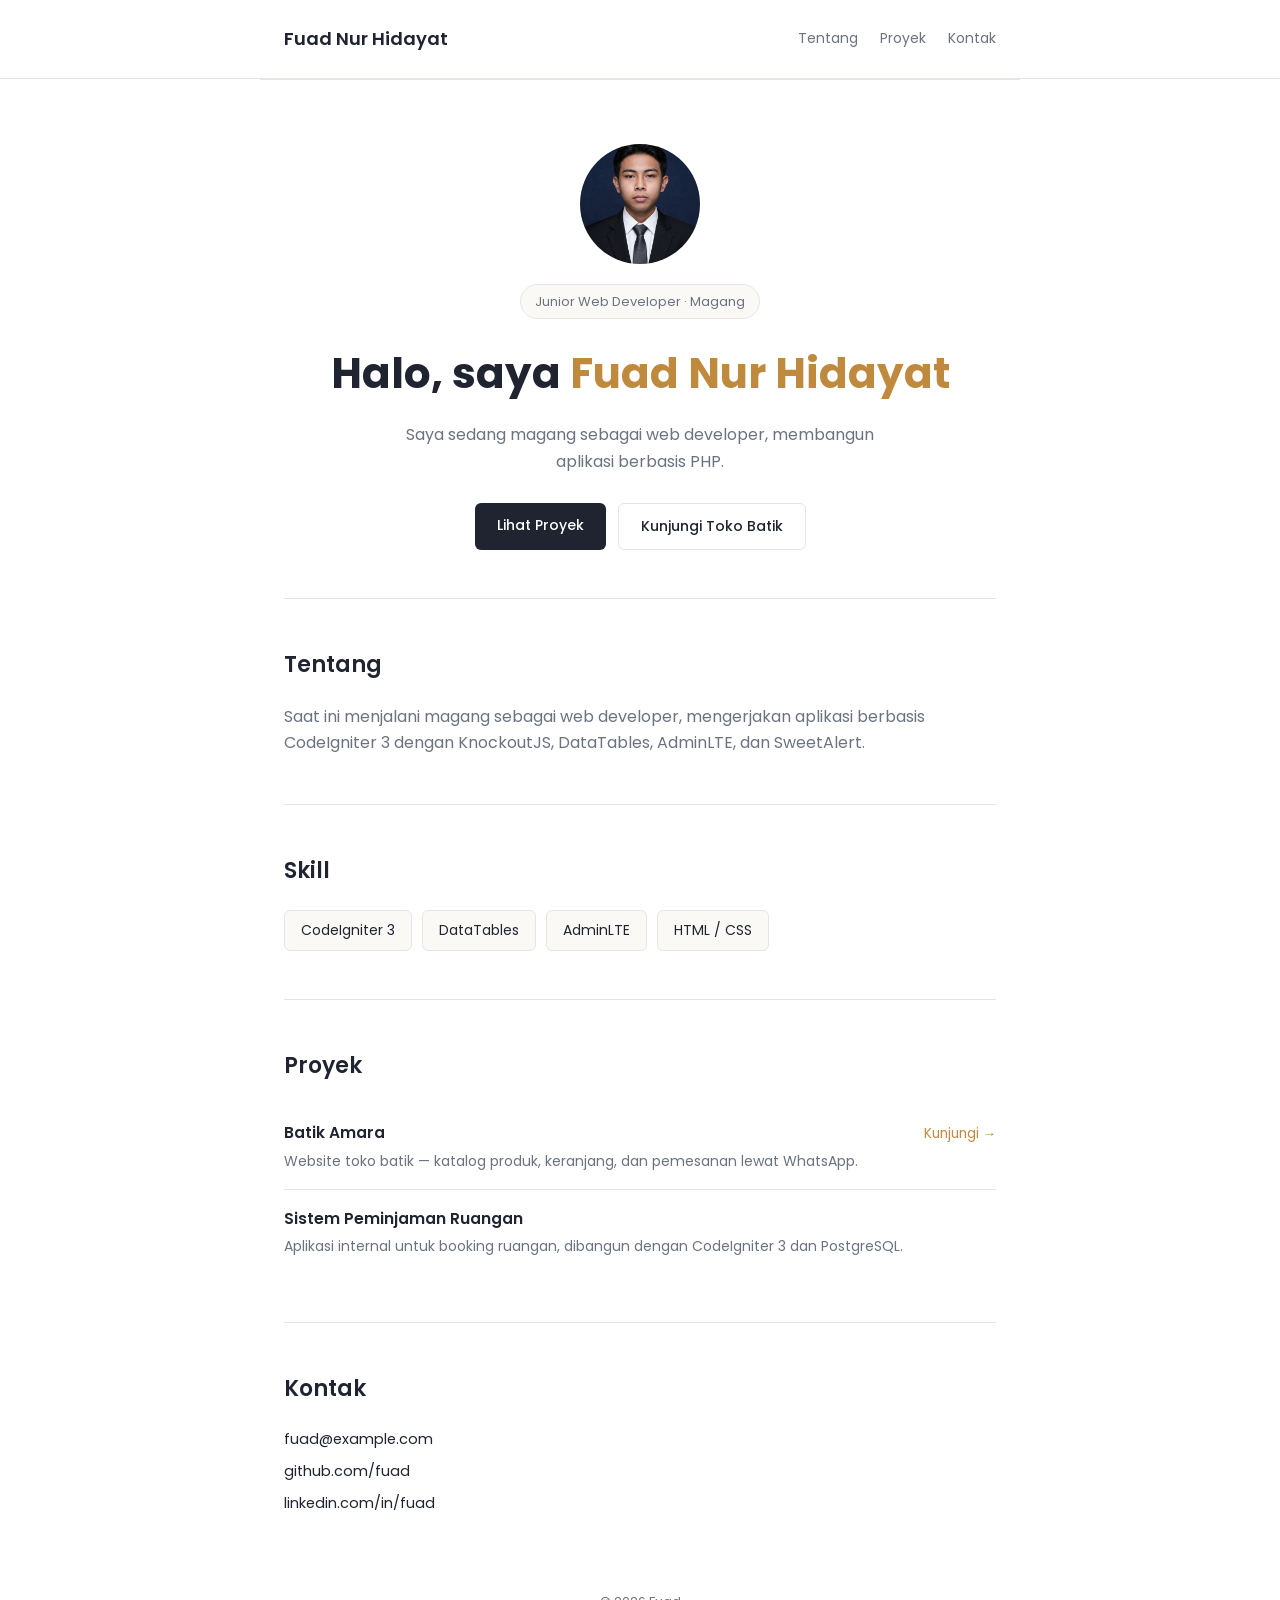
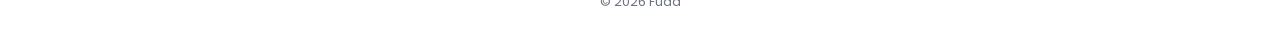
==== index.html @ 0f912448 "index.html" ====
<!DOCTYPE html>
<html lang="id">
<head>
<meta charset="UTF-8">
<meta name="viewport" content="width=device-width, initial-scale=1.0">
<title>Fuad — Junior Web Developer</title>
<link rel="preconnect" href="https://fonts.googleapis.com">
<link rel="preconnect" href="https://fonts.gstatic.com" crossorigin>
<link href="https://fonts.googleapis.com/css2?family=Poppins:wght@400;500;600;700&display=swap" rel="stylesheet">
<link rel="stylesheet" href="css/style.css">
</head>
<body>

<header>
  <div class="wrap">
    <div class="logo">Fuad Nur Hidayat</div>
    <ul class="navlinks">
      <li><a href="#tentang">Tentang</a></li>
      <li><a href="#proyek">Proyek</a></li>
      <li><a href="#kontak">Kontak</a></li>
    </ul>
  </div>
</header>

<section class="hero wrap">
  <img src="image/Fuad.png" alt="Foto Fuad" style="width:120px;height:120px;border-radius:50%;object-fit:cover;display:block;margin:0 auto 20px;">
  <div class="badge">Junior Web Developer · Magang</div>
  <h1>Halo, saya <span>Fuad Nur Hidayat</span></h1>
  <p>Saya sedang magang sebagai web developer, membangun aplikasi berbasis PHP.</p>
  <div class="cta-row">
    <a href="#proyek" class="btn btn-primary">Lihat Proyek</a>
    <a href="http://localhost/toko-batik-serkom/index.php" class="btn btn-ghost">Kunjungi Toko Batik</a>
  </div>
</section>

<div class="wrap">
  <section id="tentang">
    <h2>Tentang</h2>
    <div class="about">
      <p>Saat ini menjalani magang sebagai web developer, mengerjakan aplikasi berbasis CodeIgniter 3 dengan KnockoutJS, DataTables, AdminLTE, dan SweetAlert.</p>
    </div>
  </section>

  <section id="skill">
    <h2>Skill</h2>
    <div class="skills">
      <span class="skill">CodeIgniter 3</span>
      <span class="skill">DataTables</span>
      <span class="skill">AdminLTE</span>
      <span class="skill">HTML / CSS </span>
    </div>
  </section>

  <section id="proyek">
    <h2>Proyek</h2>
    <div class="project">
      <div>
        <div class="project-name">Batik Amara</div>
        <div class="project-desc">Website toko batik — katalog produk, keranjang, dan pemesanan lewat WhatsApp.</div>
      </div>
      <a href="../batik-ci/" class="project-link">Kunjungi →</a>
    </div>
    <div class="project">
      <div>
        <div class="project-name">Sistem Peminjaman Ruangan</div>
        <div class="project-desc">Aplikasi internal untuk booking ruangan, dibangun dengan CodeIgniter 3 dan PostgreSQL.</div>
      </div>
    </div>
  </section>

  <section id="kontak">
    <h2>Kontak</h2>
    <div class="contact-list">
      <a href="mailto:fuad@example.com">fuad@example.com</a>
      <a href="https://github.com/fuadnurhidayat121-creator">github.com/fuad</a>
      <a href="https://www.linkedin.com/in/fuad-nur-hidayat-643ba9424">linkedin.com/in/fuad</a>
    </div>
  </section>
</div>

<footer>© 2026 Fuad</footer>

</body>
</html>
---- css/style.css ----
:root{
  --bg:#ffffff;
  --ink:#1f2430;
  --muted:#6b7280;
  --accent:#c08a3e;
  --line:#e7e5e0;
  --card:#faf9f6;
}
*{box-sizing:border-box;margin:0;padding:0;}
body{
  font-family:'Poppins',sans-serif;
  color:var(--ink);
  background:var(--bg);
  line-height:1.65;
}
a{color:inherit;}
.wrap{max-width:760px;margin:0 auto;padding:0 24px;}

/* header */
header{padding:24px 0;border-bottom:1px solid var(--line);}
header .wrap{display:flex;justify-content:space-between;align-items:center;}
.logo{font-weight:600;font-size:18px;}
.navlinks{display:flex;gap:22px;list-style:none;font-size:14px;}
.navlinks a{text-decoration:none;color:var(--muted);}
.navlinks a:hover{color:var(--ink);}

/* hero */
.hero{padding:64px 0 48px;text-align:center;}
.hero .badge{
  display:inline-block;background:var(--card);border:1px solid var(--line);
  padding:6px 14px;border-radius:20px;font-size:13px;color:var(--muted);margin-bottom:20px;
}
.hero h1{font-size:clamp(30px,5vw,42px);font-weight:700;margin-bottom:14px;}
.hero h1 span{color:var(--accent);}
.hero p{color:var(--muted);max-width:52ch;margin:0 auto 28px;font-size:16px;}
.cta-row{display:flex;gap:12px;justify-content:center;flex-wrap:wrap;}
.btn{
  display:inline-block;padding:11px 22px;border-radius:6px;font-size:14px;
  text-decoration:none;font-weight:500;
}
.btn-primary{background:var(--ink);color:#fff;}
.btn-ghost{border:1px solid var(--line);color:var(--ink);}

/* sections */
section{padding:48px 0;border-top:1px solid var(--line);}
h2{font-size:22px;font-weight:600;margin-bottom:20px;}

/* skills */
.skills{display:flex;flex-wrap:wrap;gap:10px;}
.skill{
  background:var(--card);border:1px solid var(--line);
  padding:8px 16px;border-radius:6px;font-size:14px;
}

/* about */
.about p{color:var(--muted);margin-bottom:12px;}
.about p:last-child{margin-bottom:0;}

/* projects */
.project{
  padding:16px 0;border-bottom:1px solid var(--line);
  display:flex;justify-content:space-between;gap:16px;align-items:baseline;
}
.project:last-child{border-bottom:none;}
.project-name{font-weight:600;font-size:15.5px;}
.project-desc{color:var(--muted);font-size:14px;margin-top:4px;}
.project-link{font-size:13.5px;color:var(--accent);text-decoration:none;white-space:nowrap;}

/* contact */
.contact-list{display:flex;flex-direction:column;gap:8px;font-size:14.5px;}
.contact-list a{text-decoration:none;color:var(--ink);}
.contact-list a:hover{color:var(--accent);}

footer{padding:28px 0;text-align:center;color:var(--muted);font-size:13px;}

@media(max-width:600px){
  .navlinks{display:none;}
  .project{flex-direction:column;}
}
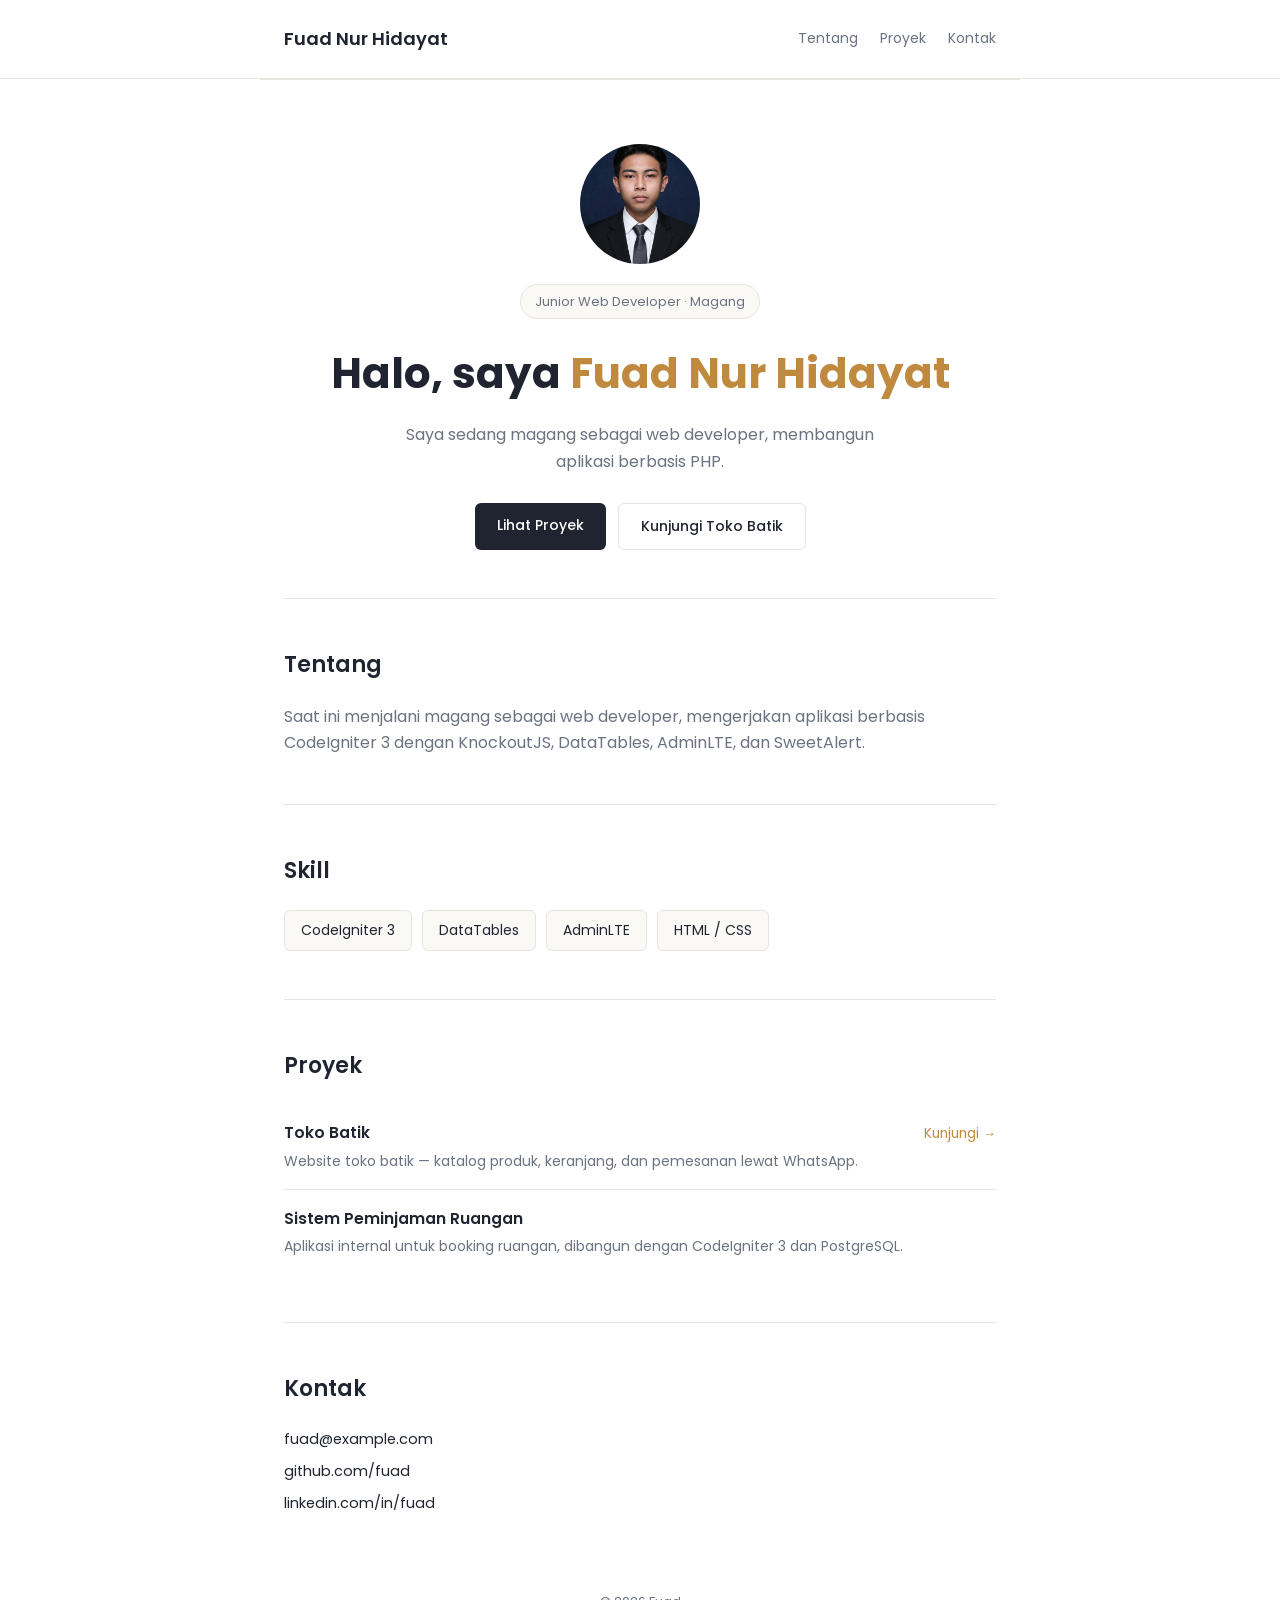
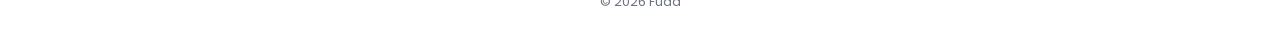
==== commit 9cd70d40: "index.html" ====
--- a/index.html
+++ b/index.html
@@ -55,7 +55,7 @@
     <h2>Proyek</h2>
     <div class="project">
       <div>
-        <div class="project-name">Batik Amara</div>
+        <div class="project-name">Toko Batik</div>
         <div class="project-desc">Website toko batik — katalog produk, keranjang, dan pemesanan lewat WhatsApp.</div>
       </div>
       <a href="../batik-ci/" class="project-link">Kunjungi →</a>
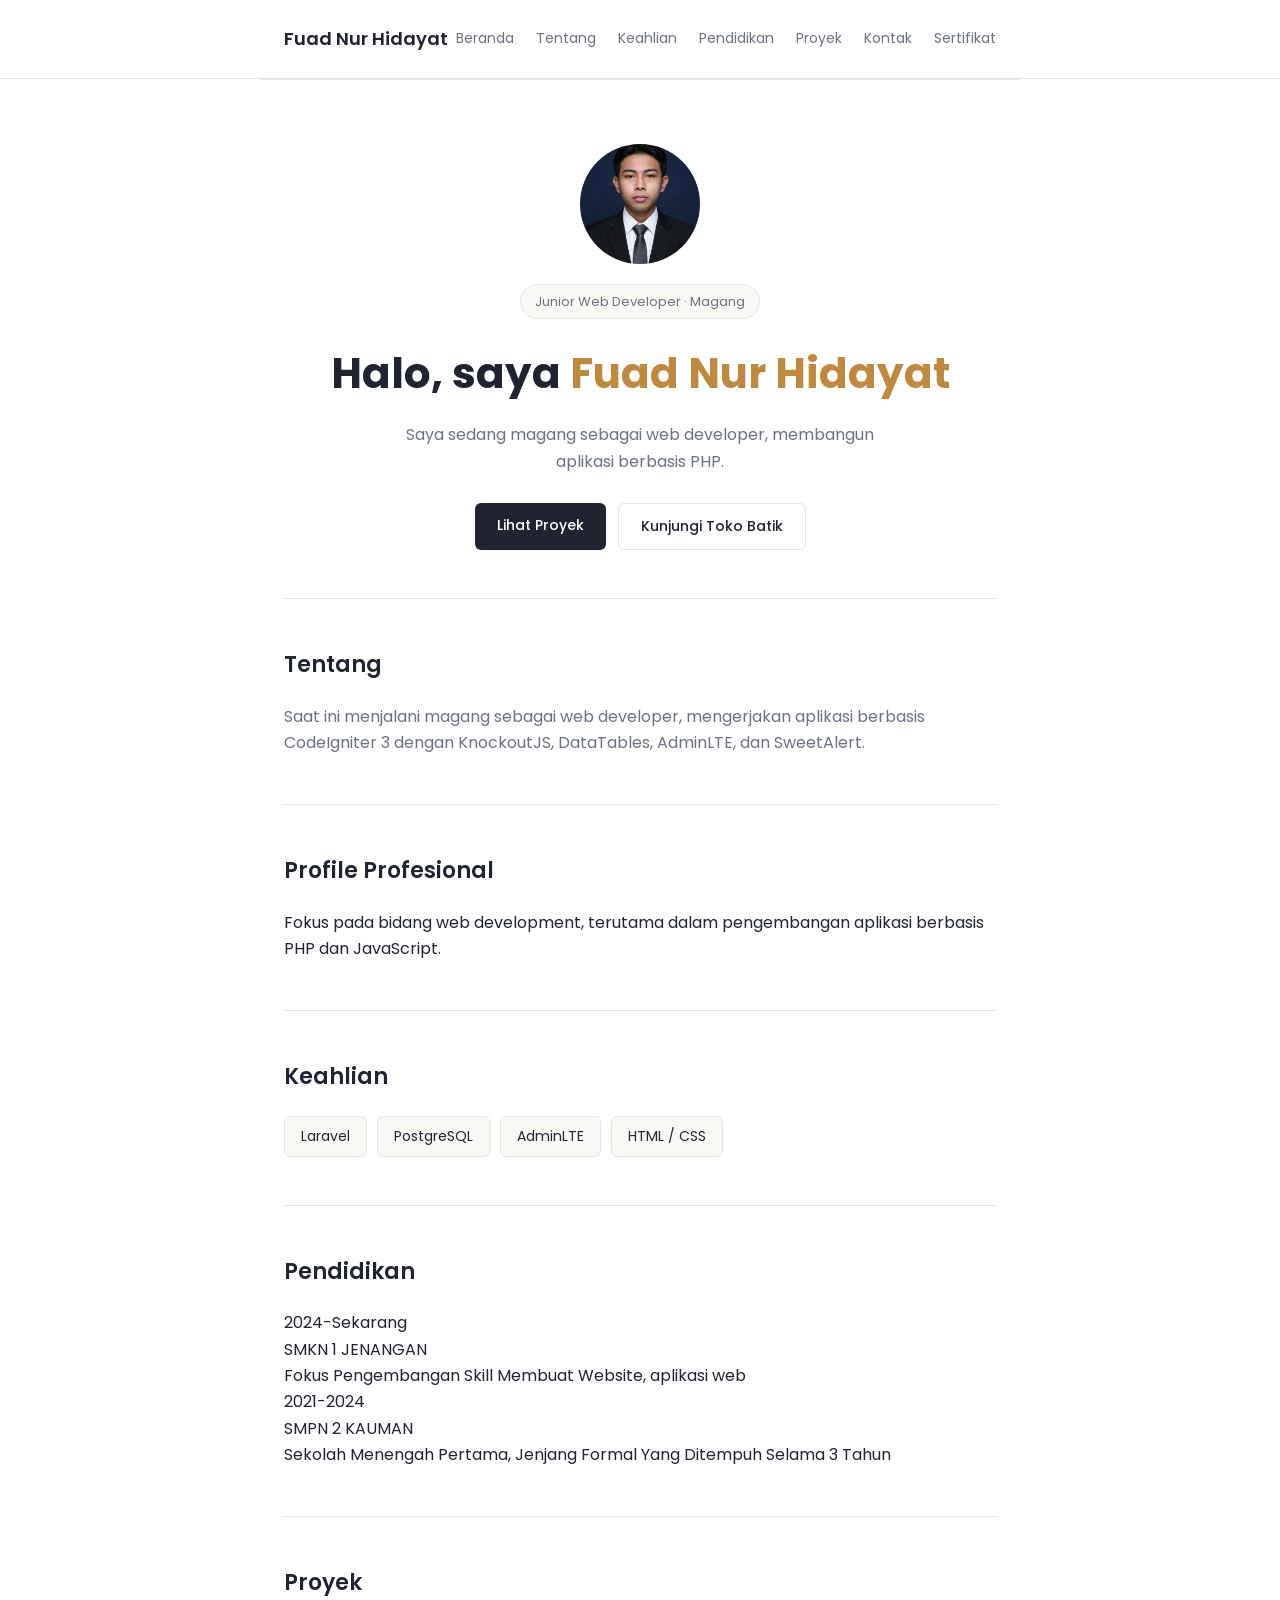
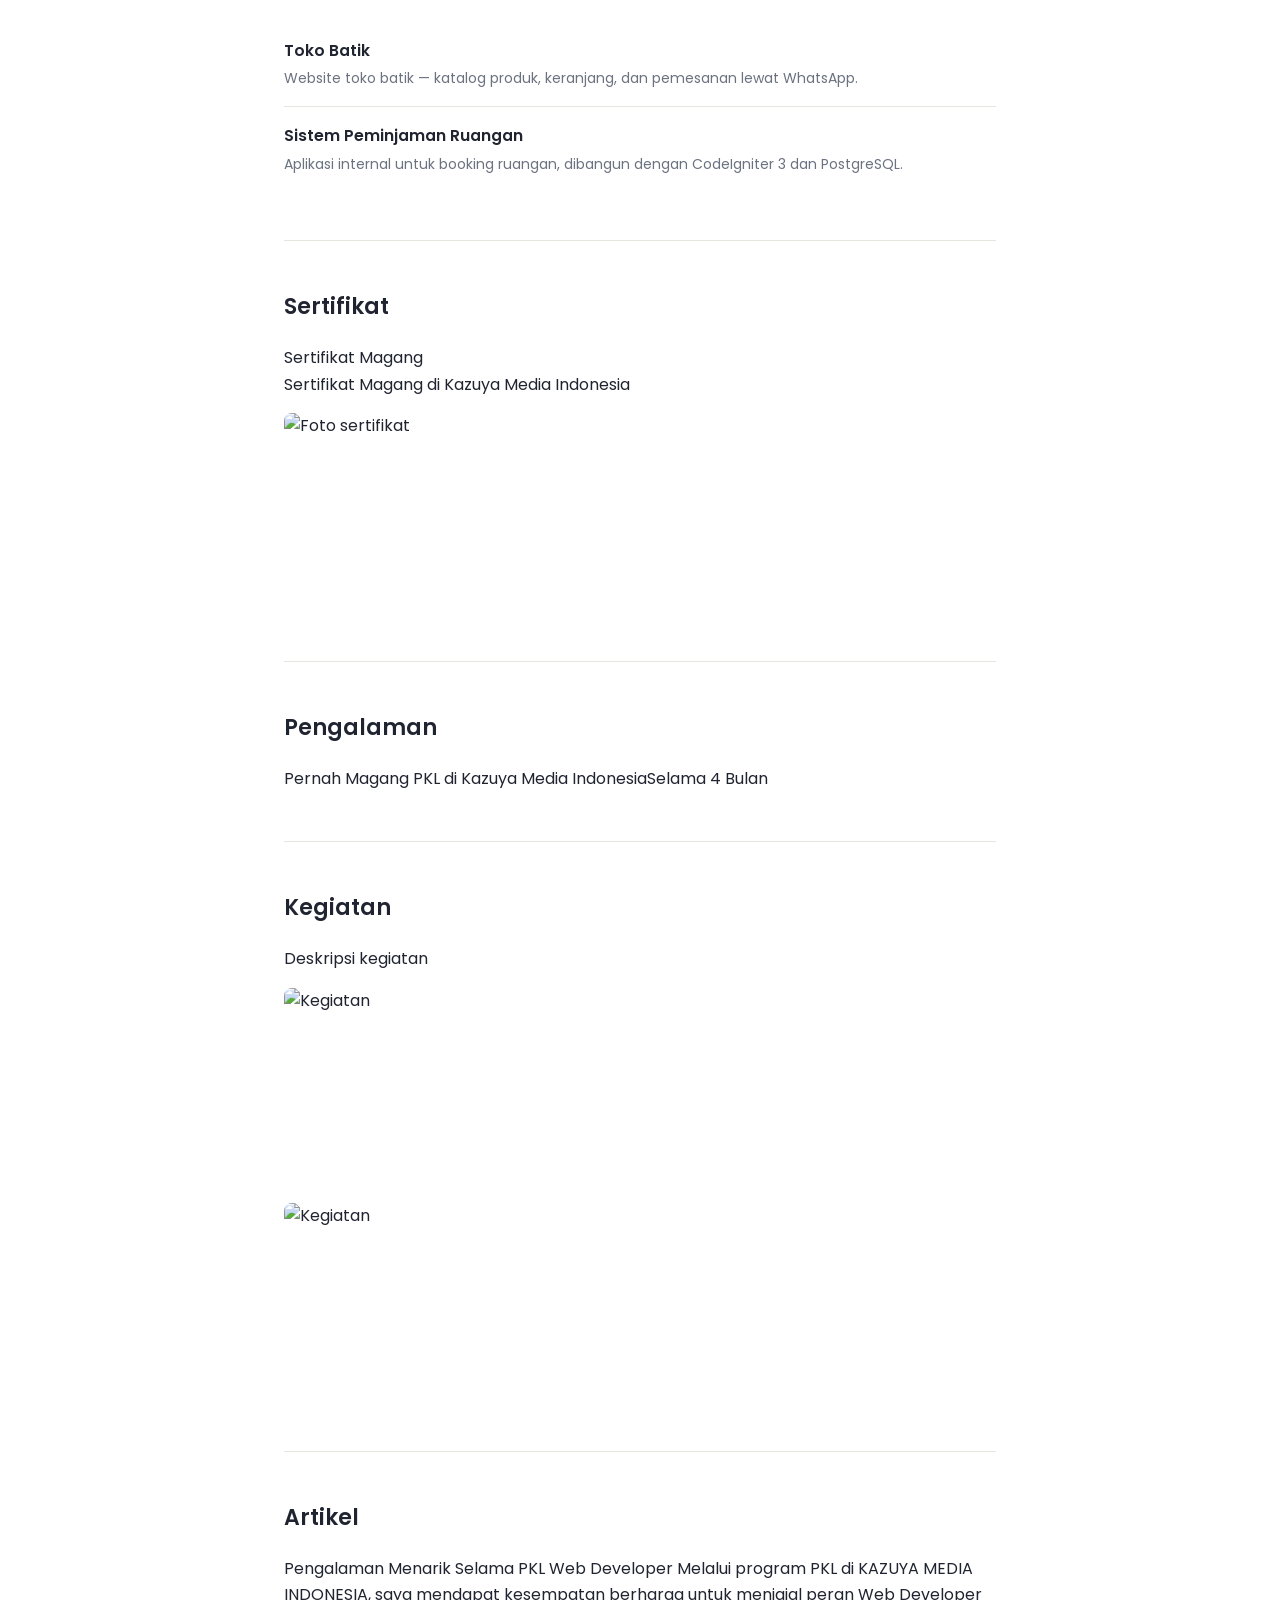
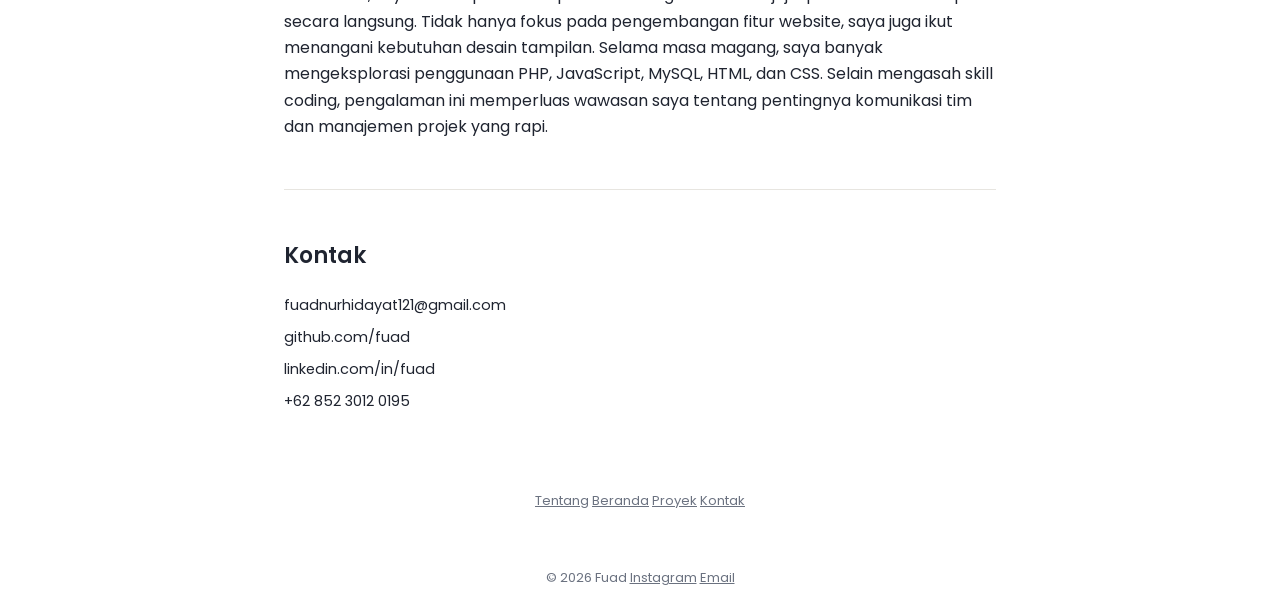
==== commit 3bc9f6ca: "Add files via upload" ====
--- a/index.html
+++ b/index.html
@@ -1,84 +1,158 @@
-<!DOCTYPE html>
-<html lang="id">
-<head>
-<meta charset="UTF-8">
-<meta name="viewport" content="width=device-width, initial-scale=1.0">
-<title>Fuad — Junior Web Developer</title>
-<link rel="preconnect" href="https://fonts.googleapis.com">
-<link rel="preconnect" href="https://fonts.gstatic.com" crossorigin>
-<link href="https://fonts.googleapis.com/css2?family=Poppins:wght@400;500;600;700&display=swap" rel="stylesheet">
-<link rel="stylesheet" href="css/style.css">
-</head>
-<body>
-
-<header>
-  <div class="wrap">
-    <div class="logo">Fuad Nur Hidayat</div>
-    <ul class="navlinks">
-      <li><a href="#tentang">Tentang</a></li>
-      <li><a href="#proyek">Proyek</a></li>
-      <li><a href="#kontak">Kontak</a></li>
-    </ul>
-  </div>
-</header>
-
-<section class="hero wrap">
-  <img src="image/Fuad.png" alt="Foto Fuad" style="width:120px;height:120px;border-radius:50%;object-fit:cover;display:block;margin:0 auto 20px;">
-  <div class="badge">Junior Web Developer · Magang</div>
-  <h1>Halo, saya <span>Fuad Nur Hidayat</span></h1>
-  <p>Saya sedang magang sebagai web developer, membangun aplikasi berbasis PHP.</p>
-  <div class="cta-row">
-    <a href="#proyek" class="btn btn-primary">Lihat Proyek</a>
-    <a href="http://localhost/toko-batik-serkom/index.php" class="btn btn-ghost">Kunjungi Toko Batik</a>
-  </div>
-</section>
-
-<div class="wrap">
-  <section id="tentang">
-    <h2>Tentang</h2>
-    <div class="about">
-      <p>Saat ini menjalani magang sebagai web developer, mengerjakan aplikasi berbasis CodeIgniter 3 dengan KnockoutJS, DataTables, AdminLTE, dan SweetAlert.</p>
-    </div>
-  </section>
-
-  <section id="skill">
-    <h2>Skill</h2>
-    <div class="skills">
-      <span class="skill">CodeIgniter 3</span>
-      <span class="skill">DataTables</span>
-      <span class="skill">AdminLTE</span>
-      <span class="skill">HTML / CSS </span>
-    </div>
-  </section>
-
-  <section id="proyek">
-    <h2>Proyek</h2>
-    <div class="project">
-      <div>
-        <div class="project-name">Toko Batik</div>
-        <div class="project-desc">Website toko batik — katalog produk, keranjang, dan pemesanan lewat WhatsApp.</div>
-      </div>
-      <a href="../batik-ci/" class="project-link">Kunjungi →</a>
-    </div>
-    <div class="project">
-      <div>
-        <div class="project-name">Sistem Peminjaman Ruangan</div>
-        <div class="project-desc">Aplikasi internal untuk booking ruangan, dibangun dengan CodeIgniter 3 dan PostgreSQL.</div>
-      </div>
-    </div>
-  </section>
-
-  <section id="kontak">
-    <h2>Kontak</h2>
-    <div class="contact-list">
-      <a href="mailto:fuad@example.com">fuad@example.com</a>
-      <a href="https://github.com/fuadnurhidayat121-creator">github.com/fuad</a>
-      <a href="https://www.linkedin.com/in/fuad-nur-hidayat-643ba9424">linkedin.com/in/fuad</a>
-    </div>
-  </section>
-</div>
-
-<footer>© 2026 Fuad</footer>
-
-</body>
-</html>
+<!DOCTYPE html>
+<html lang="id">
+<head>
+<meta charset="UTF-8">
+<meta name="viewport" content="width=device-width, initial-scale=1.0">
+<title>Fuad — Junior Web Developer</title>
+<link rel="preconnect" href="https://fonts.googleapis.com">
+<link rel="preconnect" href="https://fonts.gstatic.com" crossorigin>
+<link href="https://fonts.googleapis.com/css2?family=Poppins:wght@400;500;600;700&display=swap" rel="stylesheet">
+<link rel="stylesheet" href="css/style.css">
+</head>
+<body>
+
+<header>
+  <div class="wrap">
+    <div class="logo">Fuad Nur Hidayat</div>
+    <ul class="navlinks">
+      <li><a href="#beranda">Beranda</a></li>
+      <li><a href="#tentang">Tentang</a></li>
+      <li><a href="#skill">Keahlian</a></li>
+      <li><a href="#pendidikan">Pendidikan</a></li>
+      <li><a href="#proyek">Proyek</a></li>
+      <li><a href="#kontak">Kontak</a></li>
+      <li><a href="#sertifikat">Sertifikat</a></li>
+    </ul>
+  </div>
+</header>
+
+<div id="beranda">  
+  <section class="hero wrap">
+    <img src="image/Fuad.png" alt="Foto Fuad" style="width:120px;height:120px;border-radius:50%;object-fit:cover;display:block;margin:0 auto 20px;">
+    <div class="badge">Junior Web Developer · Magang</div>
+    <h1>Halo, saya <span>Fuad Nur Hidayat</span></h1>
+    <p>Saya sedang magang sebagai web developer, membangun aplikasi berbasis PHP.</p>
+    <div class="cta-row">
+      <a href="#proyek" class="btn btn-primary">Lihat Proyek</a>
+      <a href="http://localhost/toko-batik-serkom/index.php" class="btn btn-ghost">Kunjungi Toko Batik</a>
+    </div>
+  </section>
+</div>
+
+<div class="wrap">
+  <section id="tentang">
+    <h2>Tentang</h2>
+    <div class="about">
+      <p>Saat ini menjalani magang sebagai web developer, mengerjakan aplikasi berbasis CodeIgniter 3 dengan KnockoutJS, DataTables, AdminLTE, dan SweetAlert.</p>
+    </div>
+  </section>
+
+<section id="profile">
+    <h2>Profile Profesional</h2>
+    <div class="profile">
+      <p>Fokus pada bidang web development, terutama dalam pengembangan aplikasi berbasis PHP dan JavaScript.</p>
+    </div>
+  </section>
+
+  <section id="skill">
+    <h2>Keahlian</h2>
+    <div class="skills">
+      <span class="skill">Laravel</span>
+      <span class="skill">PostgreSQL</span>
+      <span class="skill">AdminLTE</span>
+      <span class="skill">HTML / CSS </span>
+    </div>
+  </section>
+
+  <section id="pendidikan">
+    <h2>Pendidikan</h2>
+    <div class="pendidikan">
+      <div>
+        <div class="pendidikan-tahun">2024-Sekarang</div>
+        <div class="pendidikan-now">SMKN 1 JENANGAN</div>
+        <div class="pendidikan-desc">Fokus Pengembangan Skill Membuat Website, aplikasi web</div>
+        <div class="pendidikan-tahun">2021-2024</div>
+        <div class="pendidikan-now">SMPN 2 KAUMAN</div>
+        <div class="pendidikan-desc">Sekolah Menengah Pertama, Jenjang Formal Yang Ditempuh Selama 3 Tahun</div>
+      </div>
+    </div>
+  </section>
+
+  <section id="proyek">
+    <h2>Proyek</h2>
+    <div class="project">
+      <div>
+        <div class="project-name">Toko Batik</div>
+        <div class="project-desc">Website toko batik — katalog produk, keranjang, dan pemesanan lewat WhatsApp.</div>
+      </div>
+    </div>
+    <div class="project">
+      <div>
+        <div class="project-name">Sistem Peminjaman Ruangan</div>
+        <div class="project-desc">Aplikasi internal untuk booking ruangan, dibangun dengan CodeIgniter 3 dan PostgreSQL.</div>
+      </div>
+    </div>
+  </section>
+
+  <section id="sertifikat">
+    <h2>Sertifikat</h2>
+    <div class="sertifikat">
+      <div>
+        <div class="sertifikat-name">Sertifikat Magang</div>
+        <div class="sertifikat-desc">Sertifikat Magang di Kazuya Media Indonesia</div>
+        <img src="image/sertifikat.jpeg" alt="Foto sertifikat"  style="width: 300px !important; height: 200px !important; object-fit: cover !important; border-radius: 8px; display: block; margin-top: 15px;">
+      </div>
+    </div>
+  </section>
+
+  <section id="pengalaman">
+    <h2>Pengalaman</h2>
+    <div class="pengalaman">
+      <div>
+        <div class="pengalaman-desc">Pernah Magang PKL di Kazuya Media IndonesiaSelama 4 Bulan</div>
+      </div>
+    </div>
+  </section>
+
+  <section id="kegiatan">
+  <h2>Kegiatan</h2>
+  <div class="kegiatan">
+    <p>Deskripsi kegiatan</p>
+    
+    <img src="image/kegiatan.jpeg" alt="Kegiatan"  class="kegiatan" style="width: 300px !important; height: 200px !important; object-fit: cover !important; border-radius: 8px; display: block; margin-top: 15px;"> 
+    <img src="image/PKL.jpeg" alt="Kegiatan"  class="kegiatan" style="width: 300px !important; height: 200px !important; object-fit: cover !important; border-radius: 8px; display: block; margin-top: 15px;"> 
+  </div>
+</section>
+
+<section id="artikel">
+  <h2>Artikel</h2>
+  <div class="artikel-isi">
+      Pengalaman Menarik Selama PKL Web Developer
+Melalui program PKL di KAZUYA MEDIA INDONESIA, saya mendapat kesempatan berharga untuk menjajal peran Web Developer secara langsung. Tidak hanya fokus pada pengembangan fitur website, saya juga ikut menangani kebutuhan desain tampilan.
+Selama masa magang, saya banyak mengeksplorasi penggunaan PHP, JavaScript, MySQL, HTML, dan CSS. Selain mengasah skill coding, pengalaman ini memperluas wawasan saya tentang pentingnya komunikasi tim dan manajemen projek yang rapi.
+  </div>
+</section>
+
+  <section id="kontak">
+    <h2>Kontak</h2>
+    <div class="contact-list">
+      <a href="mailto:fuadnurhidayat121@gmail.com">fuadnurhidayat121@gmail.com</a>
+      <a href="https://github.com/fuadnurhidayat121-creator">github.com/fuad</a>
+      <a href="https://www.linkedin.com/in/fuad-nur-hidayat-643ba9424">linkedin.com/in/fuad</a>
+      <a href="https://api.whatsapp.com/send/?phone=6285230120195&text&type=phone_number&app_absent=0">+62 852 3012 0195</a>
+    </div>
+  </section>
+</div>
+
+<footer><a href="#tentang">Tentang</a>         <a href="#beranda">Beranda</a>        <a href="#proyek">Proyek</a>        <a href="#kontak">Kontak</a></footer>
+<footer>
+  <div class="socials">
+  </div>
+  © 2026 Fuad
+   <a href="https://www.instagram.com/fuadnh_?stkn=MTBwdWVxMjd1MzJvNg==">Instagram</a>
+   <a href="mailto:fuadnurhidayat121@gmail.com">Email</a>
+  </div>
+</footer>
+
+</body>
+</html>
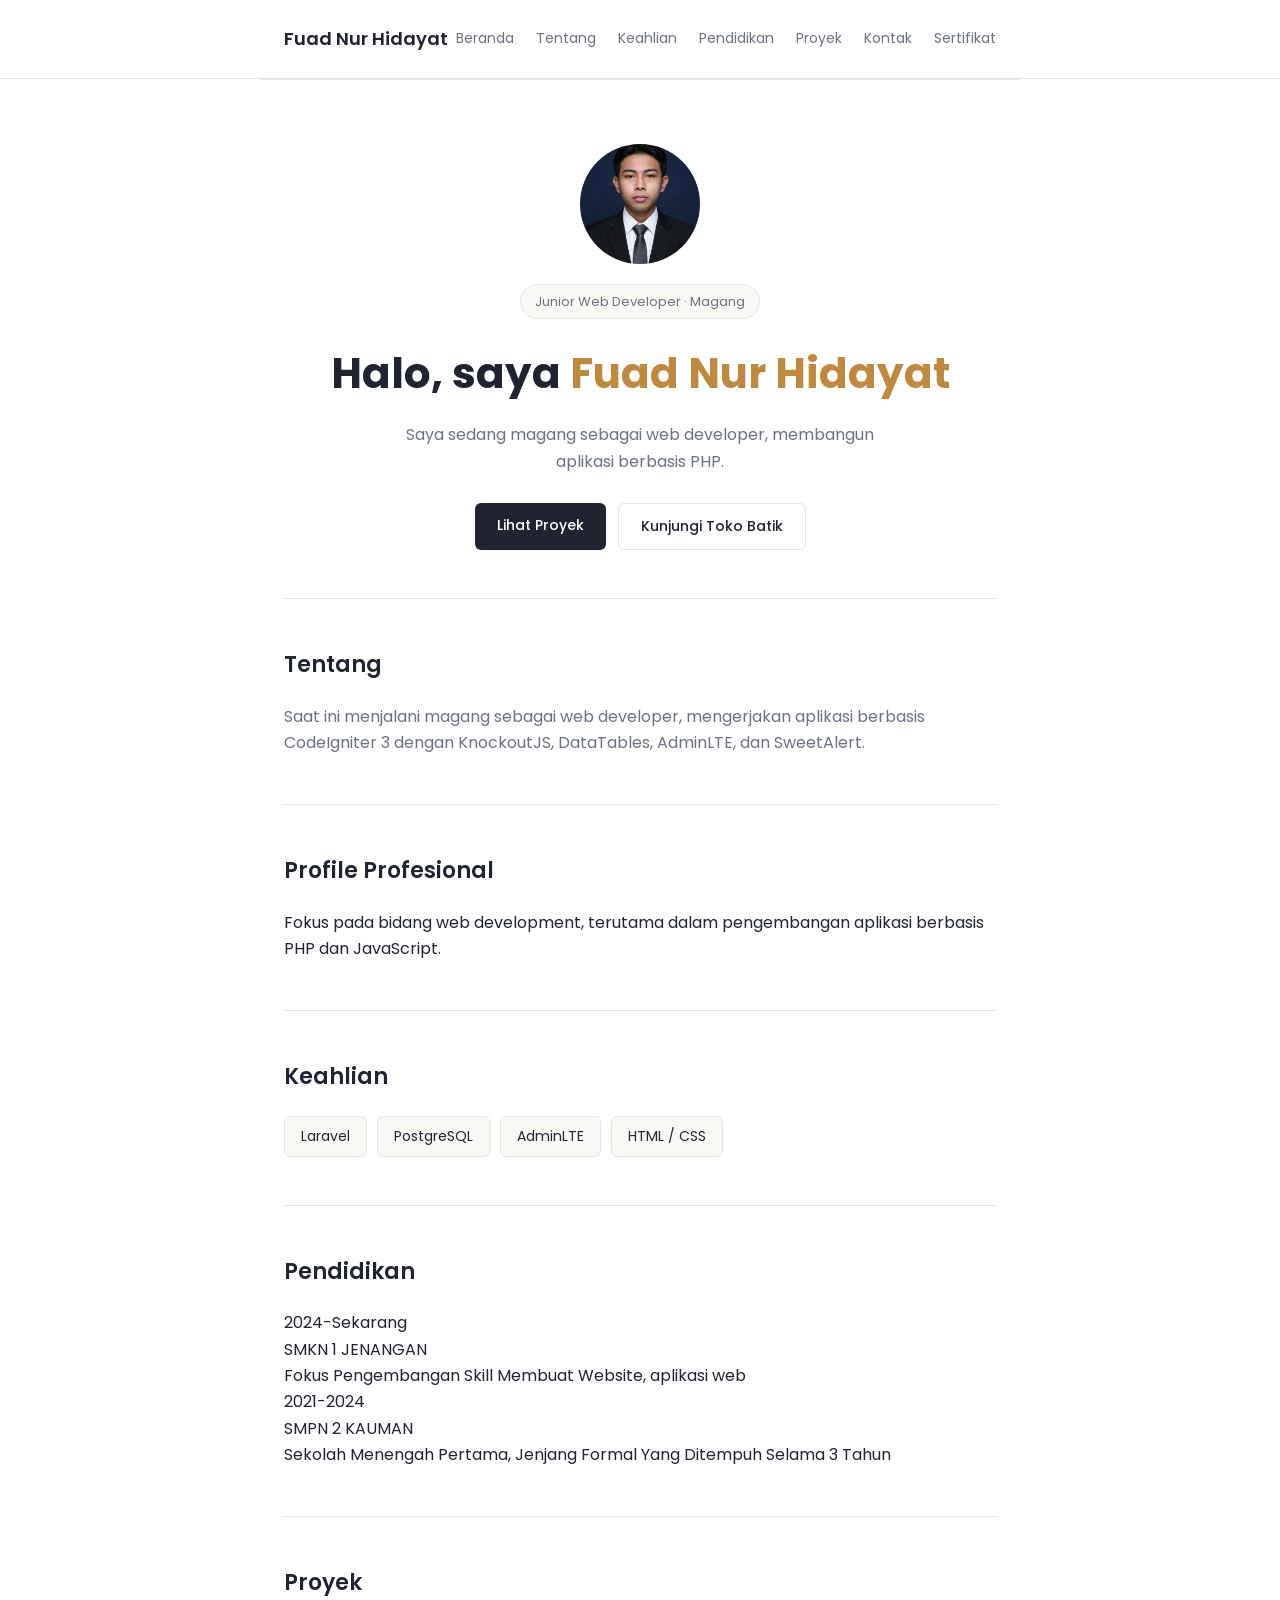
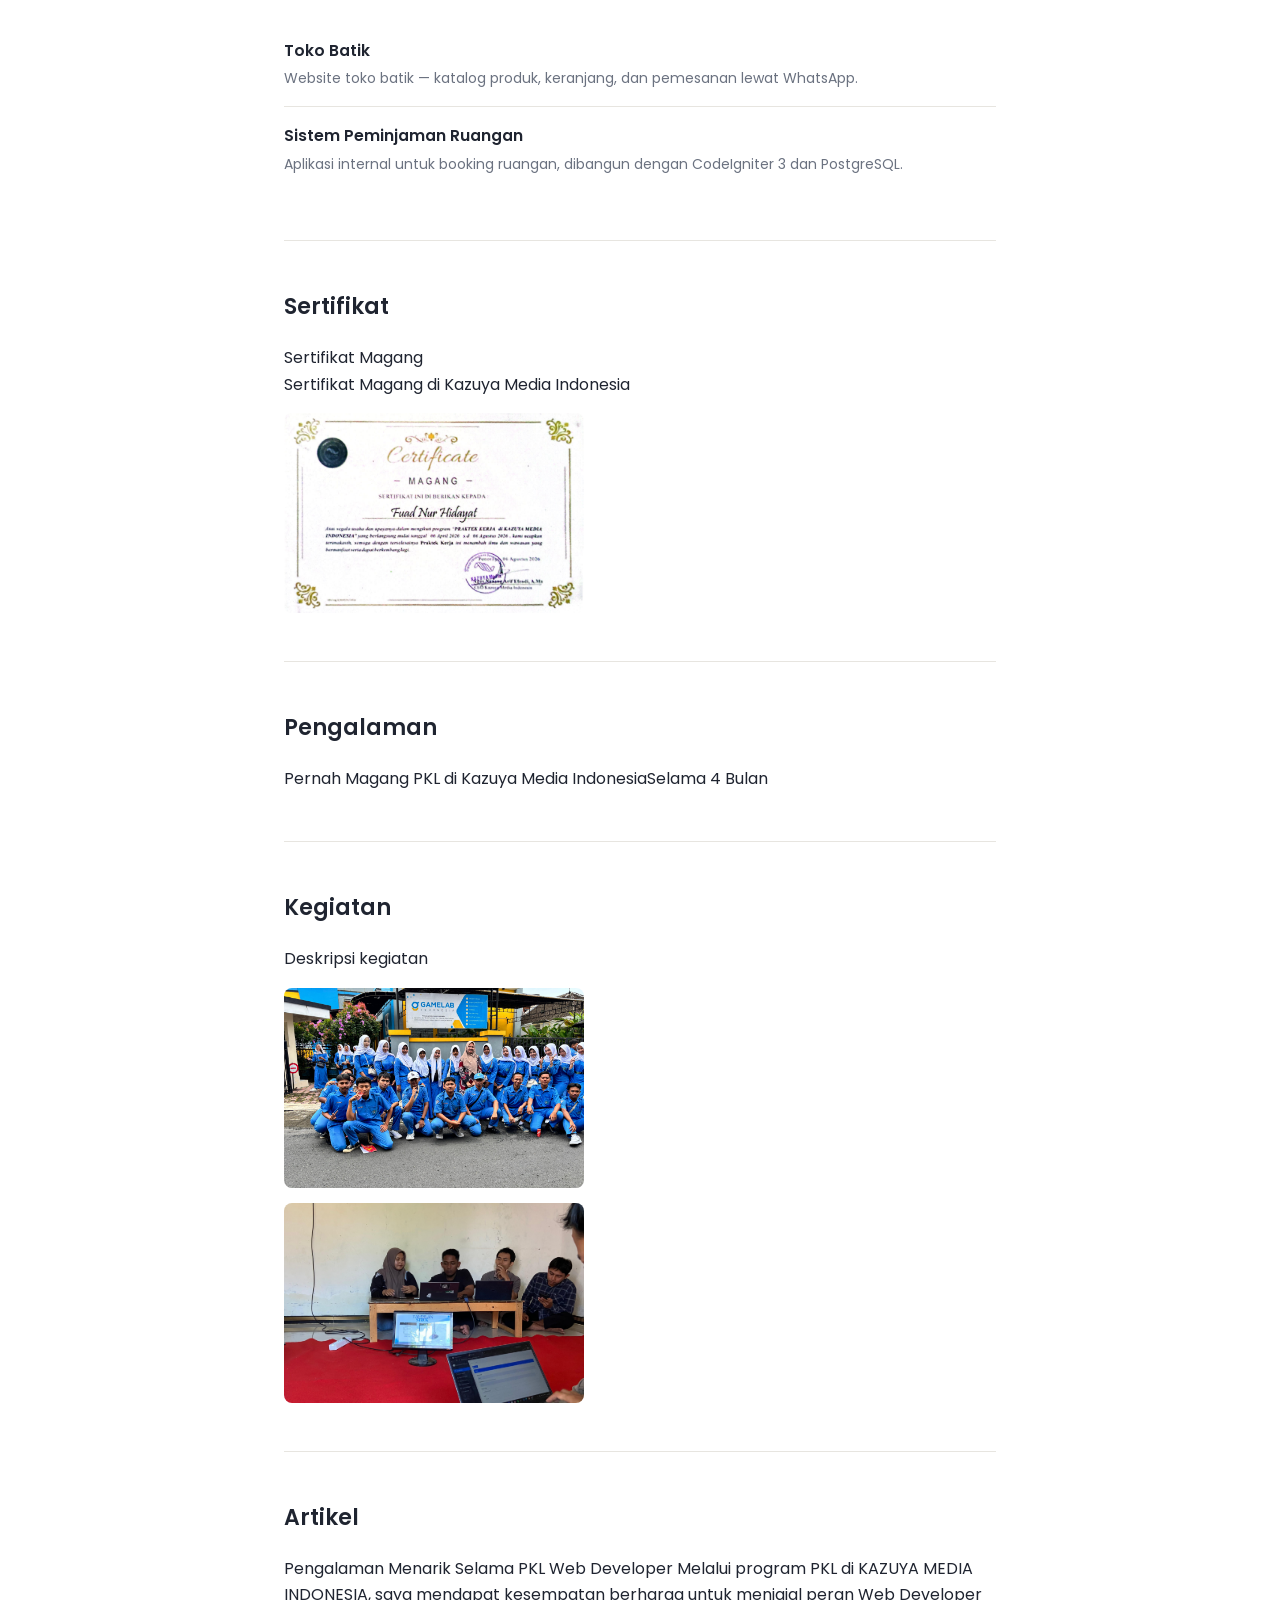
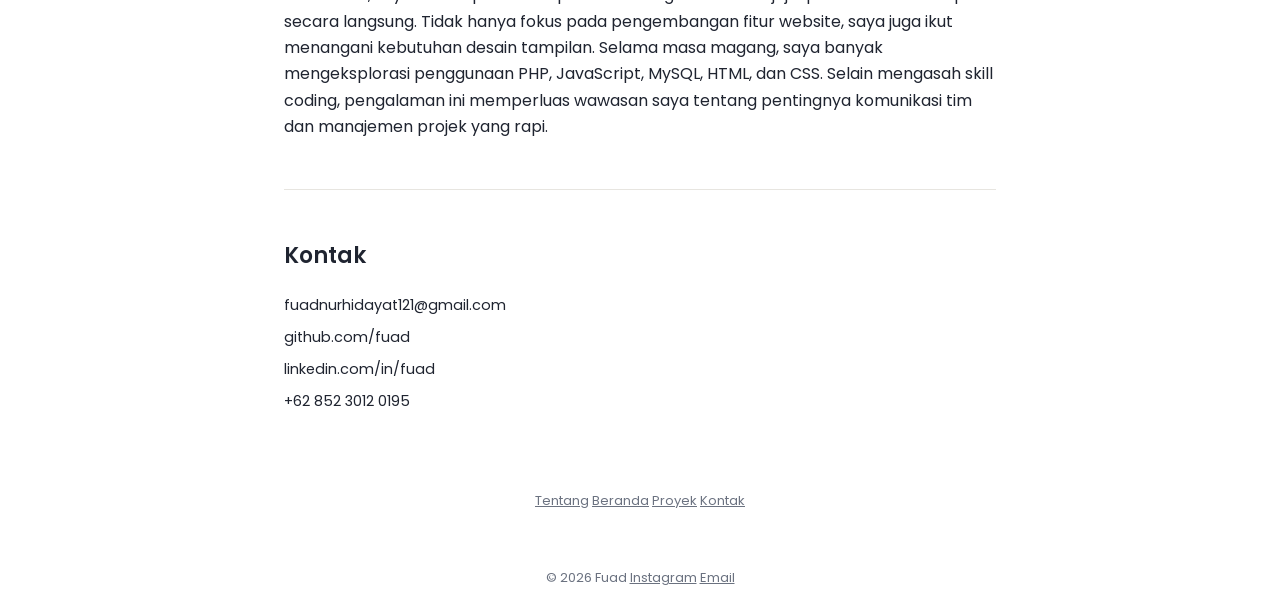
==== commit 857eab0f: "Fix HTML formatting and structure" ====
--- a/index.html
+++ b/index.html
@@ -34,7 +34,9 @@
     <p>Saya sedang magang sebagai web developer, membangun aplikasi berbasis PHP.</p>
     <div class="cta-row">
       <a href="#proyek" class="btn btn-primary">Lihat Proyek</a>
-      <a href="http://localhost/toko-batik-serkom/index.php" class="btn btn-ghost">Kunjungi Toko Batik</a>
+     <a href="https://toko-batik-fuad.infinityfreeapp.com/" class="btn btn-ghost" target="_blank">
+  Kunjungi Toko Batik
+</a>
     </div>
   </section>
 </div>
@@ -100,7 +102,7 @@
       <div>
         <div class="sertifikat-name">Sertifikat Magang</div>
         <div class="sertifikat-desc">Sertifikat Magang di Kazuya Media Indonesia</div>
-        <img src="image/sertifikat.jpeg" alt="Foto sertifikat"  style="width: 300px !important; height: 200px !important; object-fit: cover !important; border-radius: 8px; display: block; margin-top: 15px;">
+        <img src="image/Sertifikat.jpeg" alt="Foto sertifikat"  style="width: 300px !important; height: 200px !important; object-fit: cover !important; border-radius: 8px; display: block; margin-top: 15px;">
       </div>
     </div>
   </section>
